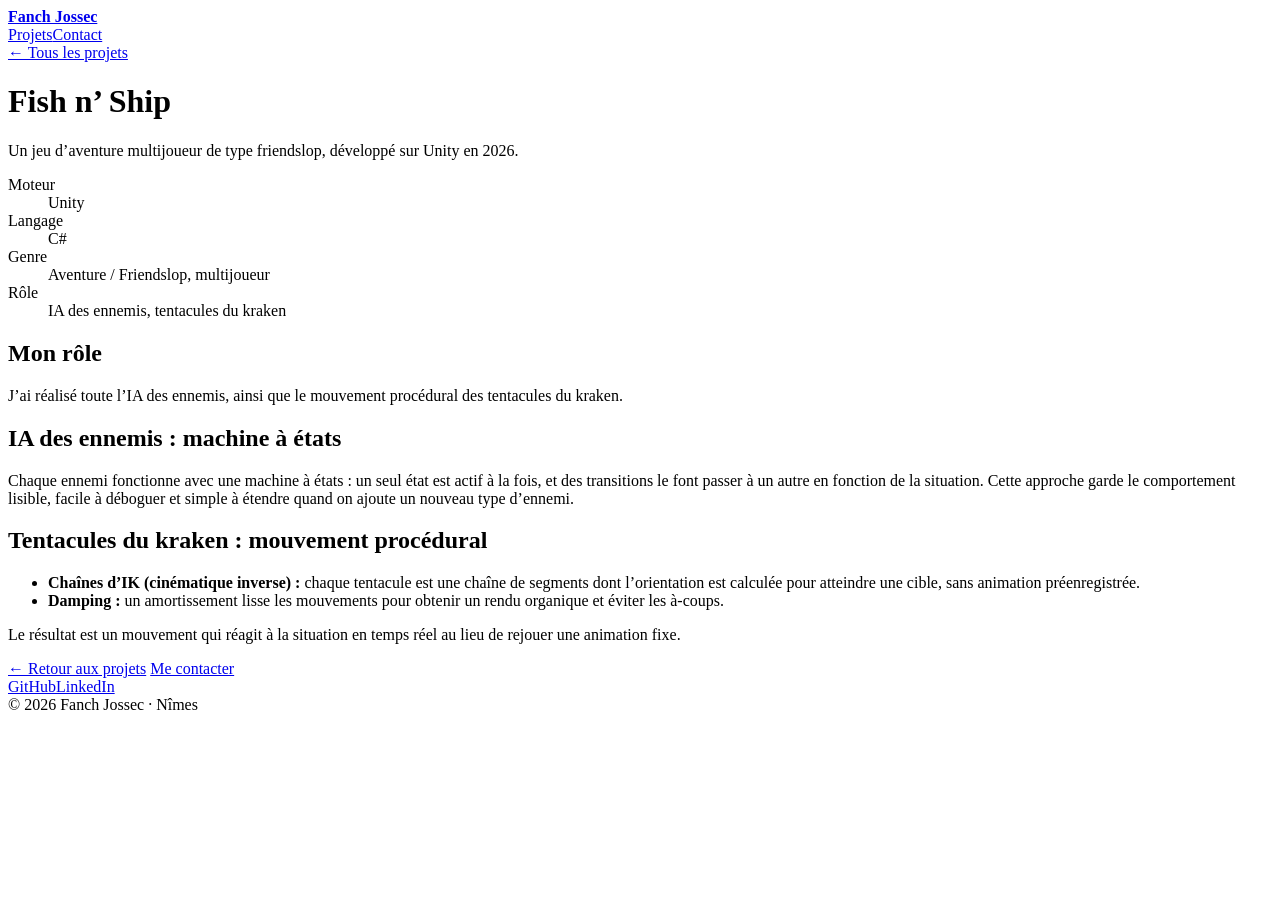
==== projet-fish-n-ship.html @ bc74c523 "Add files via upload" ====
<!DOCTYPE html>
<html lang="fr">
<head>
<meta charset="utf-8">
<meta name="viewport" content="width=device-width, initial-scale=1, viewport-fit=cover">
<title>Fish n’ Ship – Fanch Jossec</title>
<meta name="description" content="Un jeu d’aventure multijoueur de type friendslop, développé sur Unity en 2026.">
<link rel="preconnect" href="https://fonts.googleapis.com">
<link rel="preconnect" href="https://fonts.gstatic.com" crossorigin>
<link href="https://fonts.googleapis.com/css2?family=Bricolage+Grotesque:wght@400;600;800&display=swap" rel="stylesheet">
<link rel="stylesheet" href="style.css">
</head>
<body>
<div class="wrap">
  <header class="top">
    <strong><a href="index.html">Fanch Jossec</a></strong>
    <nav><a href="index.html#projets">Projets</a><a href="index.html#contact">Contact</a></nav>
  </header>
  <a class="back" href="index.html#projets">← Tous les projets</a>
  <div class="phero">
    <h1>Fish n’ Ship</h1>
    <p class="lead">Un jeu d’aventure multijoueur de type friendslop, développé sur Unity en 2026.</p>
  </div>
  <dl class="meta"><div><dt>Moteur</dt><dd>Unity</dd></div><div><dt>Langage</dt><dd>C#</dd></div><div><dt>Genre</dt><dd>Aventure / Friendslop, multijoueur</dd></div><div><dt>Rôle</dt><dd>IA des ennemis, tentacules du kraken</dd></div></dl>
  <div class="prose">
    <!-- Pour ajouter une capture : mets l’image dans le dossier "images" puis décommente :
    <figure class="shot"><img src="images/fish-n-ship.png" alt="Capture de Fish n’ Ship"><figcaption>Légende</figcaption></figure>
    -->
    <h2>Mon rôle</h2>
    <p>J’ai réalisé toute l’IA des ennemis, ainsi que le mouvement procédural des tentacules du kraken.</p>
    <h2>IA des ennemis : machine à états</h2>
    <p>Chaque ennemi fonctionne avec une machine à états : un seul état est actif à la fois, et des transitions le font passer à un autre en fonction de la situation. Cette approche garde le comportement lisible, facile à déboguer et simple à étendre quand on ajoute un nouveau type d’ennemi.</p>
    <h2>Tentacules du kraken : mouvement procédural</h2>
    <ul><li><strong>Chaînes d’IK (cinématique inverse) :</strong> chaque tentacule est une chaîne de segments dont l’orientation est calculée pour atteindre une cible, sans animation préenregistrée.</li><li><strong>Damping :</strong> un amortissement lisse les mouvements pour obtenir un rendu organique et éviter les à-coups.</li></ul><p>Le résultat est un mouvement qui réagit à la situation en temps réel au lieu de rejouer une animation fixe.</p>
  </div>
  <div class="pnav">
    <a class="btn" href="index.html#projets">← Retour aux projets</a>
    <a class="btn main" href="index.html#contact">Me contacter</a>
  </div>
  <footer>
    <div><a href="https://github.com/DarkeGit">GitHub</a><a href="https://www.linkedin.com/in/fanch-jossec-746255350/">LinkedIn</a></div>
    <span>© 2026 Fanch Jossec · Nîmes</span>
  </footer>
</div>
</body>
</html>
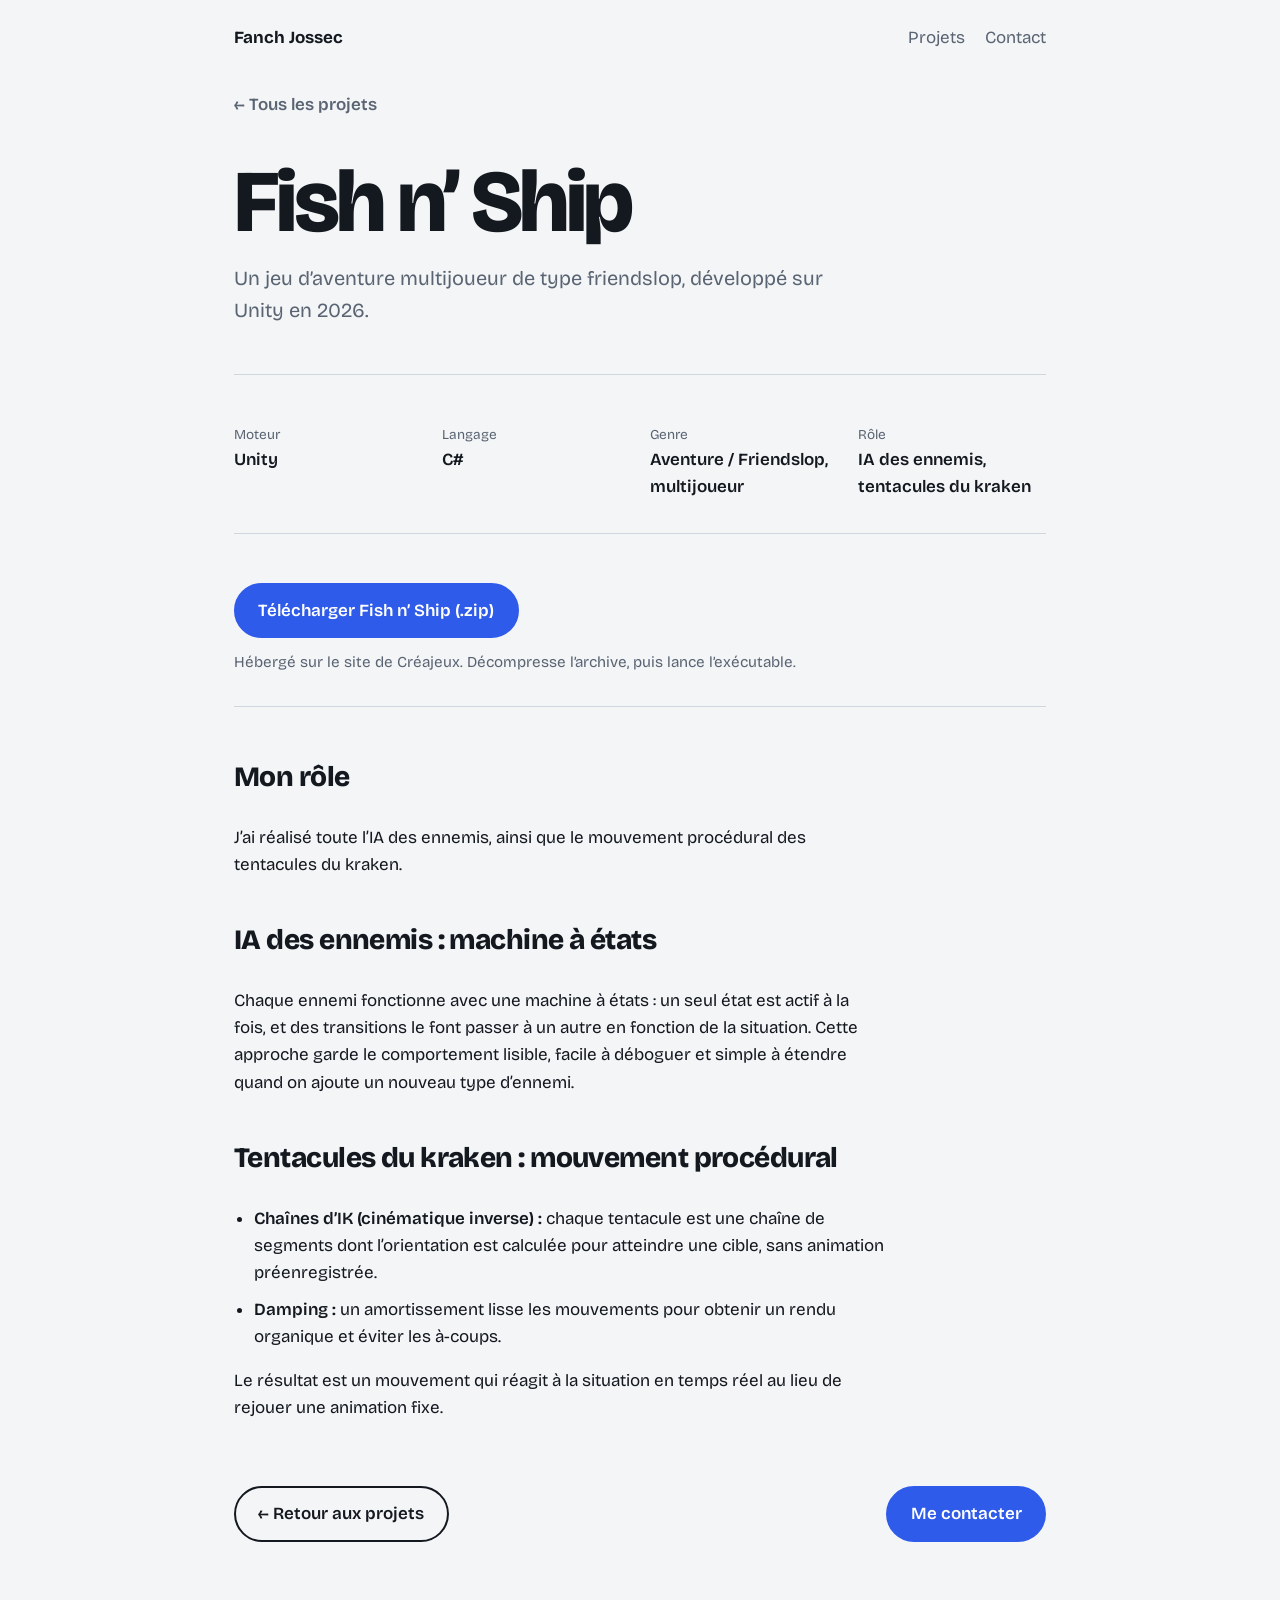
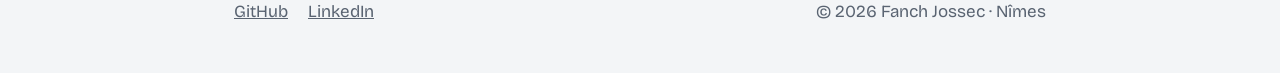
==== commit 362e161d: "Add files via upload" ====
--- a/projet-fish-n-ship.html
+++ b/projet-fish-n-ship.html
@@ -22,6 +22,10 @@
     <p class="lead">Un jeu d’aventure multijoueur de type friendslop, développé sur Unity en 2026.</p>
   </div>
   <dl class="meta"><div><dt>Moteur</dt><dd>Unity</dd></div><div><dt>Langage</dt><dd>C#</dd></div><div><dt>Genre</dt><dd>Aventure / Friendslop, multijoueur</dd></div><div><dt>Rôle</dt><dd>IA des ennemis, tentacules du kraken</dd></div></dl>
+  <div class="dl">
+    <a class="btn main" href="https://www.creajeux.fr/download/projets2026/fishnship.zip" rel="noopener">Télécharger Fish n’ Ship (.zip)</a>
+    <p>Hébergé sur le site de Créajeux. Décompresse l’archive, puis lance l’exécutable.</p>
+  </div>
   <div class="prose">
     <!-- Pour ajouter une capture : mets l’image dans le dossier "images" puis décommente :
     <figure class="shot"><img src="images/fish-n-ship.png" alt="Capture de Fish n’ Ship"><figcaption>Légende</figcaption></figure>
--- a/style.css
+++ b/style.css
@@ -0,0 +1,73 @@
+:root{
+  --bg:#f3f5f7; --ink:#14181f; --muted:#5a6472; --line:#cfd6de; --accent:#2f5bea; --accent-ink:#fff;
+  box-sizing:border-box; padding-top:env(safe-area-inset-top,0px); padding-bottom:env(safe-area-inset-bottom,0px);
+}
+@media (prefers-color-scheme:dark){
+  :root:not([data-theme="light"]){--bg:#12161c;--ink:#eef1f5;--muted:#99a3b1;--line:#2b333e;--accent:#7b9bff;--accent-ink:#0d1220}
+}
+:root[data-theme="dark"]{--bg:#12161c;--ink:#eef1f5;--muted:#99a3b1;--line:#2b333e;--accent:#7b9bff;--accent-ink:#0d1220}
+html{scroll-padding-top:env(safe-area-inset-top,0px);scroll-behavior:smooth}
+*{box-sizing:border-box}
+body{margin:0;background:var(--bg);color:var(--ink);font-family:"Bricolage Grotesque",system-ui,-apple-system,"Segoe UI",sans-serif;line-height:1.6;font-size:1.0625rem}
+a{color:inherit}
+a:focus-visible{outline:3px solid var(--accent);outline-offset:3px}
+img{max-width:100%;height:auto}
+.wrap{max-width:860px;margin:0 auto;padding:0 1.5rem}
+header.top{display:flex;justify-content:space-between;gap:1rem;padding:1.5rem 0;flex-wrap:wrap}
+header.top a{text-decoration:none;color:var(--muted);margin-left:1.25rem}
+header.top a:first-child{margin-left:0}
+header.top a:hover{color:var(--ink)}
+header.top strong a{color:var(--ink);margin:0}
+.hero{padding:4rem 0 3.5rem;border-bottom:1px solid var(--line)}
+.hero .role{color:var(--accent);font-weight:600;margin:0 0 1rem}
+.hero h1{font-size:clamp(3rem,12vw,6.5rem);line-height:.95;letter-spacing:-.04em;font-weight:800;margin:0 0 1.5rem}
+.hero p.lead{max-width:36rem;font-size:1.25rem;color:var(--muted);margin:0 0 2rem}
+.btns{display:flex;gap:.75rem;flex-wrap:wrap}
+.btn{display:inline-block;padding:.75rem 1.4rem;border-radius:999px;border:2px solid var(--ink);text-decoration:none;font-weight:600}
+.btn.main{background:var(--accent);border-color:var(--accent);color:var(--accent-ink)}
+.btn:hover{transform:translateY(-2px)}
+section{padding:3.5rem 0;border-bottom:1px solid var(--line)}
+h2{font-size:1.75rem;letter-spacing:-.02em;margin:0 0 1.5rem;font-weight:800}
+a.proj{display:block;text-decoration:none;padding:1.5rem 0;border-top:1px solid var(--line)}
+a.proj:first-of-type{border-top:0;padding-top:0}
+a.proj h3{margin:0;font-size:1.35rem;font-weight:600}
+a.proj p{margin:.35rem 0 0;color:var(--muted);max-width:38rem}
+a.proj .stack{font-size:.95rem;color:var(--accent);font-weight:600}
+a.proj .go{display:inline-block;margin-top:.5rem;font-weight:600;color:var(--accent)}
+a.proj:hover h3{text-decoration:underline;text-underline-offset:5px}
+a.proj:hover .go{transform:translateX(4px)}
+.tag{display:inline-block;font-size:.8rem;font-weight:600;border:1px solid var(--accent);color:var(--accent);border-radius:999px;padding:0 .6rem;margin-left:.5rem;vertical-align:middle}
+.cols{display:grid;grid-template-columns:repeat(auto-fit,minmax(220px,1fr));gap:1.5rem}
+.cols h3{font-size:1rem;margin:0 0 .25rem}
+.cols p{margin:0;color:var(--muted)}
+.edu{display:flex;justify-content:space-between;gap:1rem;flex-wrap:wrap;padding:1rem 0;border-top:1px solid var(--line)}
+.edu:first-of-type{border-top:0;padding-top:0}
+.edu strong{font-weight:600}
+.edu span{color:var(--muted)}
+.about p{max-width:38rem;margin:0 0 1rem}
+footer{padding:2.5rem 0 3rem;color:var(--muted);display:flex;justify-content:space-between;flex-wrap:wrap;gap:1rem}
+footer a{margin-right:1.25rem}
+/* pages projet */
+.back{display:inline-block;margin:1rem 0 0;text-decoration:none;color:var(--muted);font-weight:600}
+.back:hover{color:var(--ink)}
+.phero{padding:2rem 0 3rem;border-bottom:1px solid var(--line)}
+.phero h1{font-size:clamp(2.6rem,10vw,5.5rem);line-height:1;letter-spacing:-.04em;font-weight:800;margin:.5rem 0 1rem}
+.phero .lead{font-size:1.25rem;color:var(--muted);max-width:38rem;margin:0}
+.meta{display:grid;grid-template-columns:repeat(auto-fit,minmax(170px,1fr));gap:1.25rem;padding:2rem 0;border-bottom:1px solid var(--line)}
+.meta dt{font-size:.85rem;color:var(--muted);margin:0}
+.meta dd{margin:0;font-weight:600}
+.prose{padding:3rem 0 1rem}
+.prose h2{margin-top:2.5rem}
+.prose h2:first-child{margin-top:0}
+.prose p,.prose li{max-width:40rem}
+.prose ul{padding-left:1.25rem}
+.prose li{margin-bottom:.6rem}
+.prose li strong{font-weight:600}
+.shot{margin:2rem 0}
+.shot img{width:100%;border-radius:12px;border:1px solid var(--line);display:block}
+.shot figcaption{color:var(--muted);font-size:.9rem;margin-top:.5rem}
+.pnav{display:flex;justify-content:space-between;gap:1rem;flex-wrap:wrap;padding:2rem 0 1rem}
+@media (prefers-reduced-motion:reduce){html{scroll-behavior:auto}.btn:hover,a.proj:hover .go{transform:none}}
+
+.dl{padding:2rem 0;border-bottom:1px solid var(--line)}
+.dl p{margin:.75rem 0 0;color:var(--muted);font-size:.95rem}
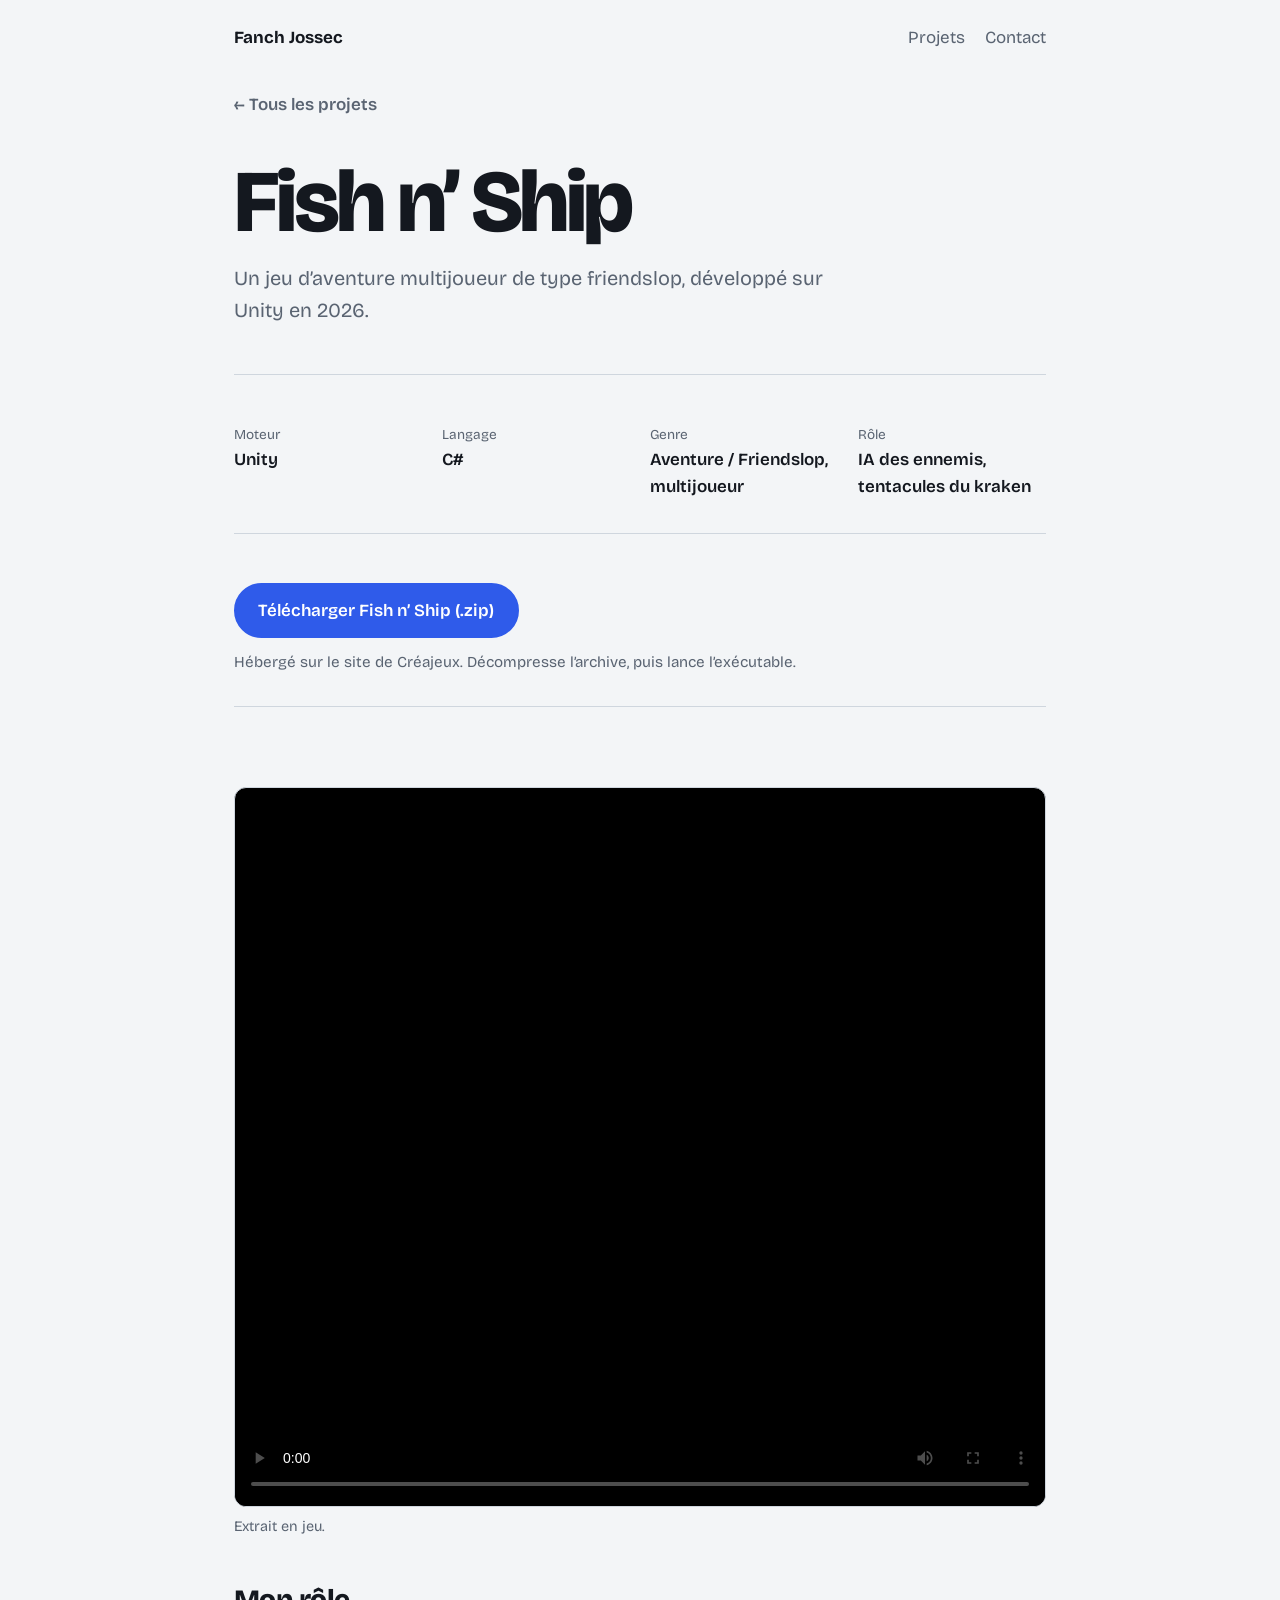
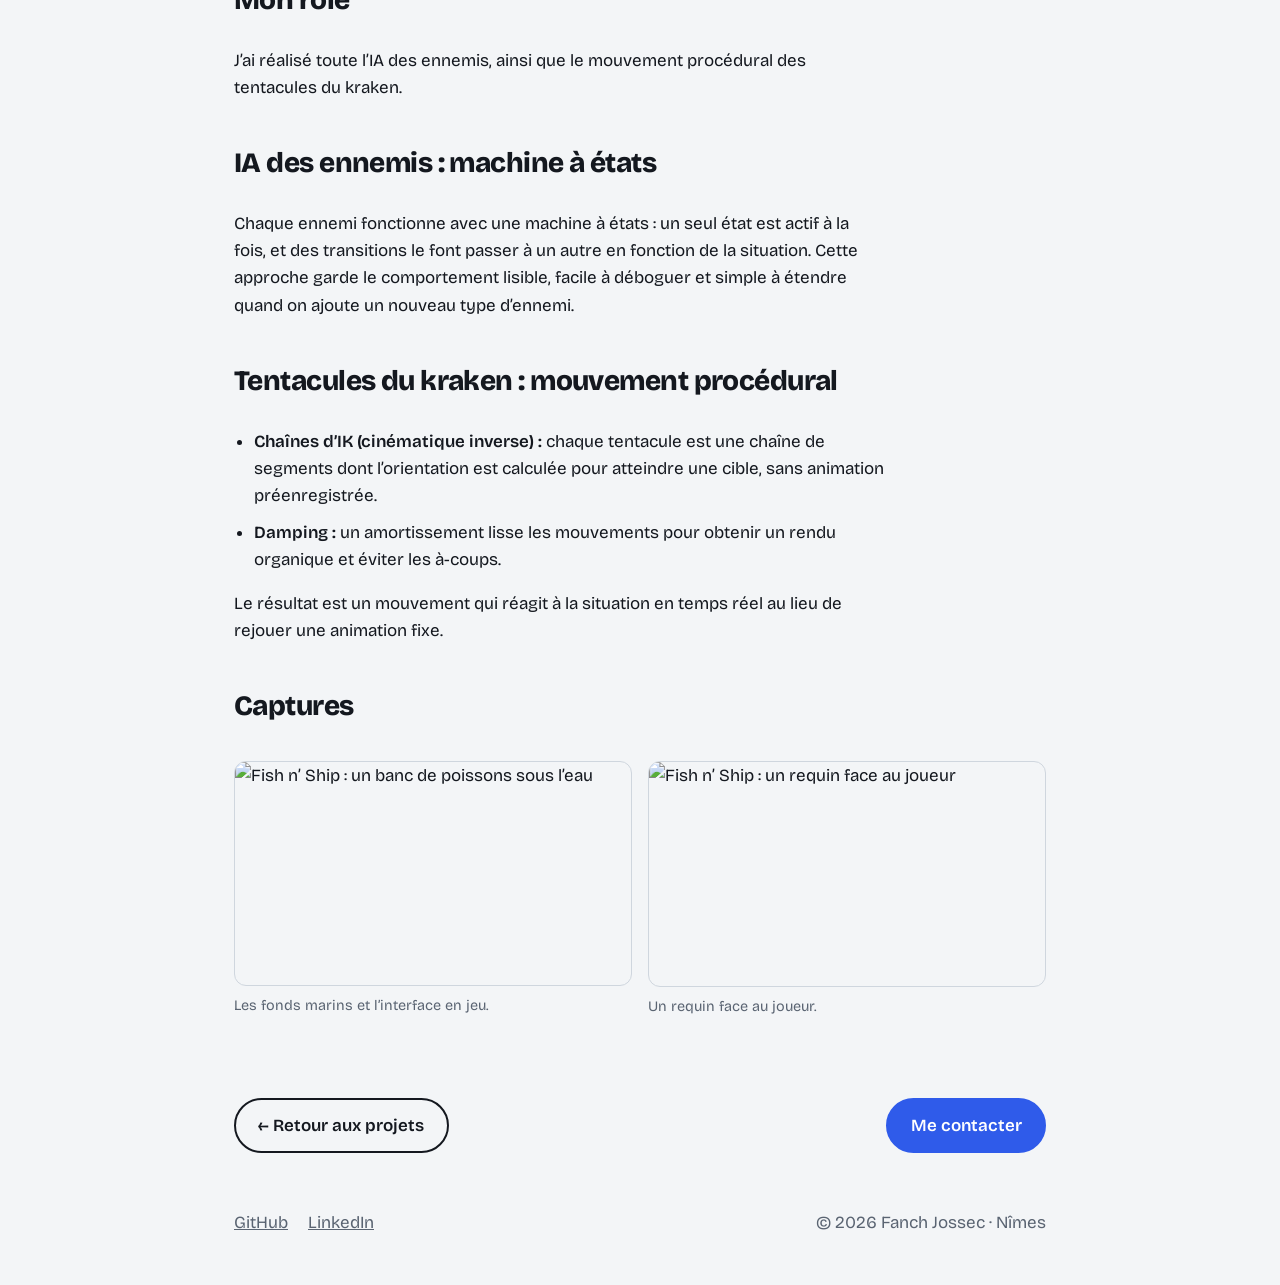
==== commit 83eeee5b: "Add files via upload" ====
--- a/projet-fish-n-ship.html
+++ b/projet-fish-n-ship.html
@@ -27,15 +27,18 @@
     <p>Hébergé sur le site de Créajeux. Décompresse l’archive, puis lance l’exécutable.</p>
   </div>
   <div class="prose">
-    <!-- Pour ajouter une capture : mets l’image dans le dossier "images" puis décommente :
-    <figure class="shot"><img src="images/fish-n-ship.png" alt="Capture de Fish n’ Ship"><figcaption>Légende</figcaption></figure>
-    -->
+    <figure class="shot"><video controls playsinline preload="metadata" poster="images/fish-n-ship-1.jpg" width="1280" height="720"><source src="videos/fish-n-ship.mp4" type="video/mp4">Ta navigation ne lit pas la vidéo.</video><figcaption>Extrait en jeu.</figcaption></figure>
     <h2>Mon rôle</h2>
     <p>J’ai réalisé toute l’IA des ennemis, ainsi que le mouvement procédural des tentacules du kraken.</p>
     <h2>IA des ennemis : machine à états</h2>
     <p>Chaque ennemi fonctionne avec une machine à états : un seul état est actif à la fois, et des transitions le font passer à un autre en fonction de la situation. Cette approche garde le comportement lisible, facile à déboguer et simple à étendre quand on ajoute un nouveau type d’ennemi.</p>
     <h2>Tentacules du kraken : mouvement procédural</h2>
     <ul><li><strong>Chaînes d’IK (cinématique inverse) :</strong> chaque tentacule est une chaîne de segments dont l’orientation est calculée pour atteindre une cible, sans animation préenregistrée.</li><li><strong>Damping :</strong> un amortissement lisse les mouvements pour obtenir un rendu organique et éviter les à-coups.</li></ul><p>Le résultat est un mouvement qui réagit à la situation en temps réel au lieu de rejouer une animation fixe.</p>
+  <h2>Captures</h2>
+    <div class="shots">
+      <figure class="shot"><img src="images/fish-n-ship-1.jpg" alt="Fish n’ Ship : un banc de poissons sous l’eau" width="1600" height="900" loading="lazy"><figcaption>Les fonds marins et l’interface en jeu.</figcaption></figure>
+      <figure class="shot"><img src="images/fish-n-ship-2.jpg" alt="Fish n’ Ship : un requin face au joueur" width="1600" height="905" loading="lazy"><figcaption>Un requin face au joueur.</figcaption></figure>
+    </div>
   </div>
   <div class="pnav">
     <a class="btn" href="index.html#projets">← Retour aux projets</a>
--- a/style.css
+++ b/style.css
@@ -71,3 +71,6 @@
 
 .dl{padding:2rem 0;border-bottom:1px solid var(--line)}
 .dl p{margin:.75rem 0 0;color:var(--muted);font-size:.95rem}
+.shot video{width:100%;border-radius:12px;border:1px solid var(--line);display:block;background:#000}
+.shots{display:grid;grid-template-columns:repeat(auto-fit,minmax(260px,1fr));gap:1rem;margin:2rem 0}
+.shots .shot{margin:0}
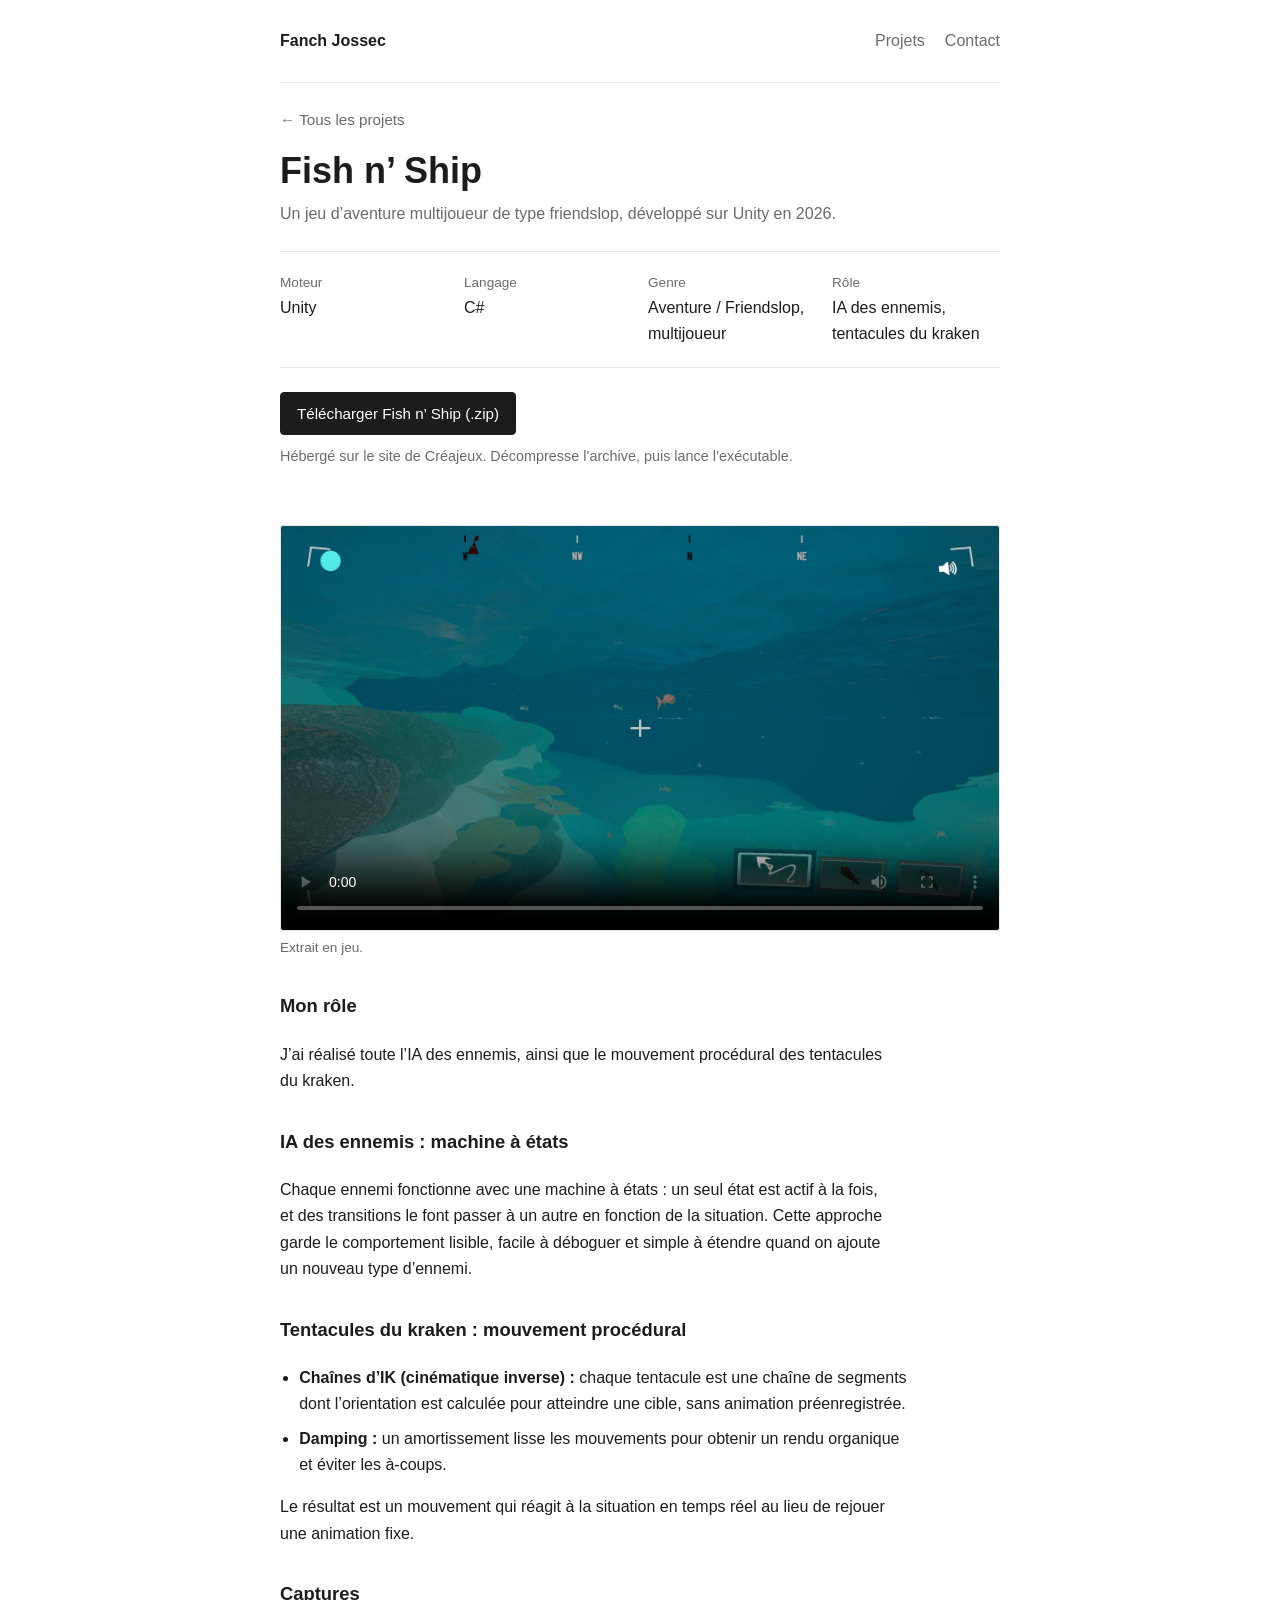
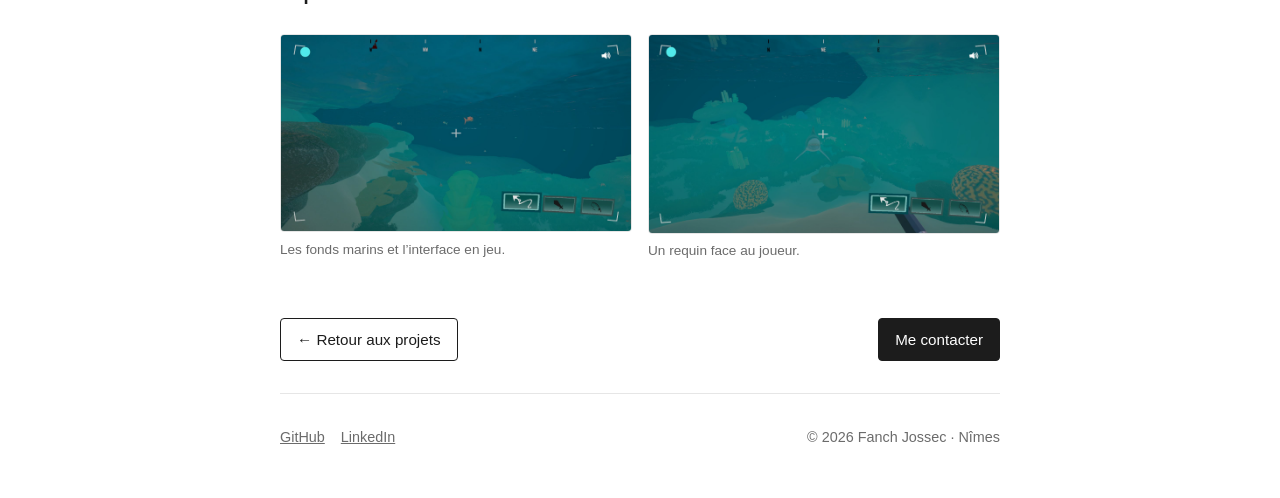
==== commit 2bff220a: "Add files via upload" ====
--- a/projet-fish-n-ship.html
+++ b/projet-fish-n-ship.html
@@ -5,9 +5,6 @@
 <meta name="viewport" content="width=device-width, initial-scale=1, viewport-fit=cover">
 <title>Fish n’ Ship – Fanch Jossec</title>
 <meta name="description" content="Un jeu d’aventure multijoueur de type friendslop, développé sur Unity en 2026.">
-<link rel="preconnect" href="https://fonts.googleapis.com">
-<link rel="preconnect" href="https://fonts.gstatic.com" crossorigin>
-<link href="https://fonts.googleapis.com/css2?family=Bricolage+Grotesque:wght@400;600;800&display=swap" rel="stylesheet">
 <link rel="stylesheet" href="style.css">
 </head>
 <body>
--- a/style.css
+++ b/style.css
@@ -1,76 +1,87 @@
 :root{
-  --bg:#f3f5f7; --ink:#14181f; --muted:#5a6472; --line:#cfd6de; --accent:#2f5bea; --accent-ink:#fff;
+  --bg:#ffffff; --ink:#1c1c1c; --muted:#6b6b6b; --line:#e6e6e6; --link:#0b57d0; --soft:#f5f5f5;
   box-sizing:border-box; padding-top:env(safe-area-inset-top,0px); padding-bottom:env(safe-area-inset-bottom,0px);
 }
 @media (prefers-color-scheme:dark){
-  :root:not([data-theme="light"]){--bg:#12161c;--ink:#eef1f5;--muted:#99a3b1;--line:#2b333e;--accent:#7b9bff;--accent-ink:#0d1220}
+  :root:not([data-theme="light"]){--bg:#161616;--ink:#ececec;--muted:#9a9a9a;--line:#2e2e2e;--link:#8ab4f8;--soft:#222}
 }
-:root[data-theme="dark"]{--bg:#12161c;--ink:#eef1f5;--muted:#99a3b1;--line:#2b333e;--accent:#7b9bff;--accent-ink:#0d1220}
+:root[data-theme="dark"]{--bg:#161616;--ink:#ececec;--muted:#9a9a9a;--line:#2e2e2e;--link:#8ab4f8;--soft:#222}
 html{scroll-padding-top:env(safe-area-inset-top,0px);scroll-behavior:smooth}
 *{box-sizing:border-box}
-body{margin:0;background:var(--bg);color:var(--ink);font-family:"Bricolage Grotesque",system-ui,-apple-system,"Segoe UI",sans-serif;line-height:1.6;font-size:1.0625rem}
-a{color:inherit}
-a:focus-visible{outline:3px solid var(--accent);outline-offset:3px}
-img{max-width:100%;height:auto}
-.wrap{max-width:860px;margin:0 auto;padding:0 1.5rem}
-header.top{display:flex;justify-content:space-between;gap:1rem;padding:1.5rem 0;flex-wrap:wrap}
-header.top a{text-decoration:none;color:var(--muted);margin-left:1.25rem}
-header.top a:first-child{margin-left:0}
-header.top a:hover{color:var(--ink)}
-header.top strong a{color:var(--ink);margin:0}
-.hero{padding:4rem 0 3.5rem;border-bottom:1px solid var(--line)}
-.hero .role{color:var(--accent);font-weight:600;margin:0 0 1rem}
-.hero h1{font-size:clamp(3rem,12vw,6.5rem);line-height:.95;letter-spacing:-.04em;font-weight:800;margin:0 0 1.5rem}
-.hero p.lead{max-width:36rem;font-size:1.25rem;color:var(--muted);margin:0 0 2rem}
-.btns{display:flex;gap:.75rem;flex-wrap:wrap}
-.btn{display:inline-block;padding:.75rem 1.4rem;border-radius:999px;border:2px solid var(--ink);text-decoration:none;font-weight:600}
-.btn.main{background:var(--accent);border-color:var(--accent);color:var(--accent-ink)}
-.btn:hover{transform:translateY(-2px)}
-section{padding:3.5rem 0;border-bottom:1px solid var(--line)}
-h2{font-size:1.75rem;letter-spacing:-.02em;margin:0 0 1.5rem;font-weight:800}
-a.proj{display:block;text-decoration:none;padding:1.5rem 0;border-top:1px solid var(--line)}
+body{margin:0;background:var(--bg);color:var(--ink);font-family:-apple-system,BlinkMacSystemFont,"Segoe UI",Roboto,Helvetica,Arial,sans-serif;line-height:1.65;font-size:1rem}
+a{color:var(--link)}
+a:focus-visible{outline:2px solid var(--link);outline-offset:3px}
+img,video{max-width:100%;height:auto}
+.wrap{max-width:760px;margin:0 auto;padding:0 1.25rem}
+
+header.top{display:flex;justify-content:space-between;align-items:baseline;gap:1rem;padding:1.75rem 0;flex-wrap:wrap;border-bottom:1px solid var(--line)}
+header.top strong a,header.top strong{color:var(--ink);text-decoration:none;font-weight:600}
+header.top nav a{color:var(--muted);text-decoration:none;margin-left:1.25rem}
+header.top nav a:hover{color:var(--ink)}
+
+.hero{padding:3rem 0 2.5rem}
+.hero .role{color:var(--muted);margin:0 0 .25rem}
+.hero h1{font-size:2.25rem;line-height:1.15;font-weight:600;margin:0 0 1rem}
+.hero p.lead{max-width:34rem;margin:0 0 1.25rem}
+
+.btns{display:flex;gap:.6rem;flex-wrap:wrap}
+.btn{display:inline-block;padding:.5rem 1rem;border-radius:4px;border:1px solid var(--ink);color:var(--ink);text-decoration:none;font-size:.95rem}
+.btn:hover{background:var(--soft)}
+.btn.main{background:var(--ink);color:var(--bg)}
+.btn.main:hover{opacity:.85}
+
+section{padding:2.5rem 0;border-top:1px solid var(--line)}
+h2{font-size:1.15rem;font-weight:600;margin:0 0 1.25rem}
+
+/* liste de projets : image à côté du nom */
+a.proj{display:grid;grid-template-columns:240px 1fr;gap:1.5rem;align-items:center;text-decoration:none;color:inherit;padding:1.25rem 0;border-top:1px solid var(--line)}
 a.proj:first-of-type{border-top:0;padding-top:0}
-a.proj h3{margin:0;font-size:1.35rem;font-weight:600}
-a.proj p{margin:.35rem 0 0;color:var(--muted);max-width:38rem}
-a.proj .stack{font-size:.95rem;color:var(--accent);font-weight:600}
-a.proj .go{display:inline-block;margin-top:.5rem;font-weight:600;color:var(--accent)}
-a.proj:hover h3{text-decoration:underline;text-underline-offset:5px}
-a.proj:hover .go{transform:translateX(4px)}
-.tag{display:inline-block;font-size:.8rem;font-weight:600;border:1px solid var(--accent);color:var(--accent);border-radius:999px;padding:0 .6rem;margin-left:.5rem;vertical-align:middle}
-.cols{display:grid;grid-template-columns:repeat(auto-fit,minmax(220px,1fr));gap:1.5rem}
-.cols h3{font-size:1rem;margin:0 0 .25rem}
-.cols p{margin:0;color:var(--muted)}
-.edu{display:flex;justify-content:space-between;gap:1rem;flex-wrap:wrap;padding:1rem 0;border-top:1px solid var(--line)}
+a.proj .thumb{aspect-ratio:16/9;border-radius:4px;overflow:hidden;background:var(--soft);border:1px solid var(--line);display:flex;align-items:center;justify-content:center;color:var(--muted);font-size:.9rem}
+a.proj .thumb img{width:100%;height:100%;object-fit:cover;display:block}
+a.proj h3{margin:0;font-size:1.1rem;font-weight:600}
+a.proj:hover h3{color:var(--link);text-decoration:underline;text-underline-offset:3px}
+a.proj .stack{display:block;color:var(--muted);font-size:.9rem;margin:.1rem 0 .4rem}
+a.proj p{margin:0}
+.tag{color:var(--muted);font-size:.85rem;font-weight:400;margin-left:.4rem}
+
+.cols{display:grid;grid-template-columns:repeat(auto-fit,minmax(170px,1fr));gap:1.25rem}
+.cols h3{font-size:.9rem;color:var(--muted);font-weight:400;margin:0 0 .15rem}
+.cols p{margin:0}
+.edu{display:flex;justify-content:space-between;gap:1rem;flex-wrap:wrap;padding:.75rem 0;border-top:1px solid var(--line)}
 .edu:first-of-type{border-top:0;padding-top:0}
-.edu strong{font-weight:600}
 .edu span{color:var(--muted)}
-.about p{max-width:38rem;margin:0 0 1rem}
-footer{padding:2.5rem 0 3rem;color:var(--muted);display:flex;justify-content:space-between;flex-wrap:wrap;gap:1rem}
-footer a{margin-right:1.25rem}
+.about p{max-width:36rem;margin:0 0 .9rem}
+.links a{margin-right:1.25rem}
+
+footer{padding:2rem 0 3rem;color:var(--muted);font-size:.9rem;display:flex;justify-content:space-between;flex-wrap:wrap;gap:1rem;border-top:1px solid var(--line)}
+footer a{margin-right:1rem;color:var(--muted)}
+
 /* pages projet */
-.back{display:inline-block;margin:1rem 0 0;text-decoration:none;color:var(--muted);font-weight:600}
+.back{display:inline-block;margin:1.5rem 0 0;color:var(--muted);text-decoration:none;font-size:.95rem}
 .back:hover{color:var(--ink)}
-.phero{padding:2rem 0 3rem;border-bottom:1px solid var(--line)}
-.phero h1{font-size:clamp(2.6rem,10vw,5.5rem);line-height:1;letter-spacing:-.04em;font-weight:800;margin:.5rem 0 1rem}
-.phero .lead{font-size:1.25rem;color:var(--muted);max-width:38rem;margin:0}
-.meta{display:grid;grid-template-columns:repeat(auto-fit,minmax(170px,1fr));gap:1.25rem;padding:2rem 0;border-bottom:1px solid var(--line)}
+.phero{padding:1rem 0 1.5rem}
+.phero h1{font-size:2.25rem;line-height:1.15;font-weight:600;margin:0 0 .6rem}
+.phero .lead{color:var(--muted);margin:0;max-width:36rem}
+.meta{display:grid;grid-template-columns:repeat(auto-fit,minmax(160px,1fr));gap:1rem;padding:1.25rem 0;margin:0;border-top:1px solid var(--line);border-bottom:1px solid var(--line)}
 .meta dt{font-size:.85rem;color:var(--muted);margin:0}
-.meta dd{margin:0;font-weight:600}
-.prose{padding:3rem 0 1rem}
-.prose h2{margin-top:2.5rem}
+.meta dd{margin:0}
+.dl{padding:1.5rem 0 0}
+.dl p{margin:.6rem 0 0;color:var(--muted);font-size:.9rem}
+.prose{padding:2rem 0 .5rem}
+.prose h2{margin-top:2rem}
 .prose h2:first-child{margin-top:0}
-.prose p,.prose li{max-width:40rem}
-.prose ul{padding-left:1.25rem}
-.prose li{margin-bottom:.6rem}
-.prose li strong{font-weight:600}
-.shot{margin:2rem 0}
-.shot img{width:100%;border-radius:12px;border:1px solid var(--line);display:block}
-.shot figcaption{color:var(--muted);font-size:.9rem;margin-top:.5rem}
-.pnav{display:flex;justify-content:space-between;gap:1rem;flex-wrap:wrap;padding:2rem 0 1rem}
-@media (prefers-reduced-motion:reduce){html{scroll-behavior:auto}.btn:hover,a.proj:hover .go{transform:none}}
+.prose p,.prose li{max-width:38rem}
+.prose ul{padding-left:1.2rem}
+.prose li{margin-bottom:.5rem}
+.shot{margin:1.5rem 0}
+.shot img,.shot video{width:100%;border-radius:4px;border:1px solid var(--line);display:block;background:#000}
+.shot figcaption{color:var(--muted);font-size:.85rem;margin-top:.4rem}
+.shots{display:grid;grid-template-columns:repeat(auto-fit,minmax(260px,1fr));gap:1rem;margin:1.5rem 0}
+.shots .shot{margin:0}
+.pnav{display:flex;justify-content:space-between;gap:1rem;flex-wrap:wrap;padding:1.5rem 0 2rem}
 
-.dl{padding:2rem 0;border-bottom:1px solid var(--line)}
-.dl p{margin:.75rem 0 0;color:var(--muted);font-size:.95rem}
-.shot video{width:100%;border-radius:12px;border:1px solid var(--line);display:block;background:#000}
-.shots{display:grid;grid-template-columns:repeat(auto-fit,minmax(260px,1fr));gap:1rem;margin:2rem 0}
-.shots .shot{margin:0}
+@media (max-width:600px){
+  a.proj{grid-template-columns:1fr;gap:.75rem}
+  .hero h1,.phero h1{font-size:1.9rem}
+}
+@media (prefers-reduced-motion:reduce){html{scroll-behavior:auto}}
